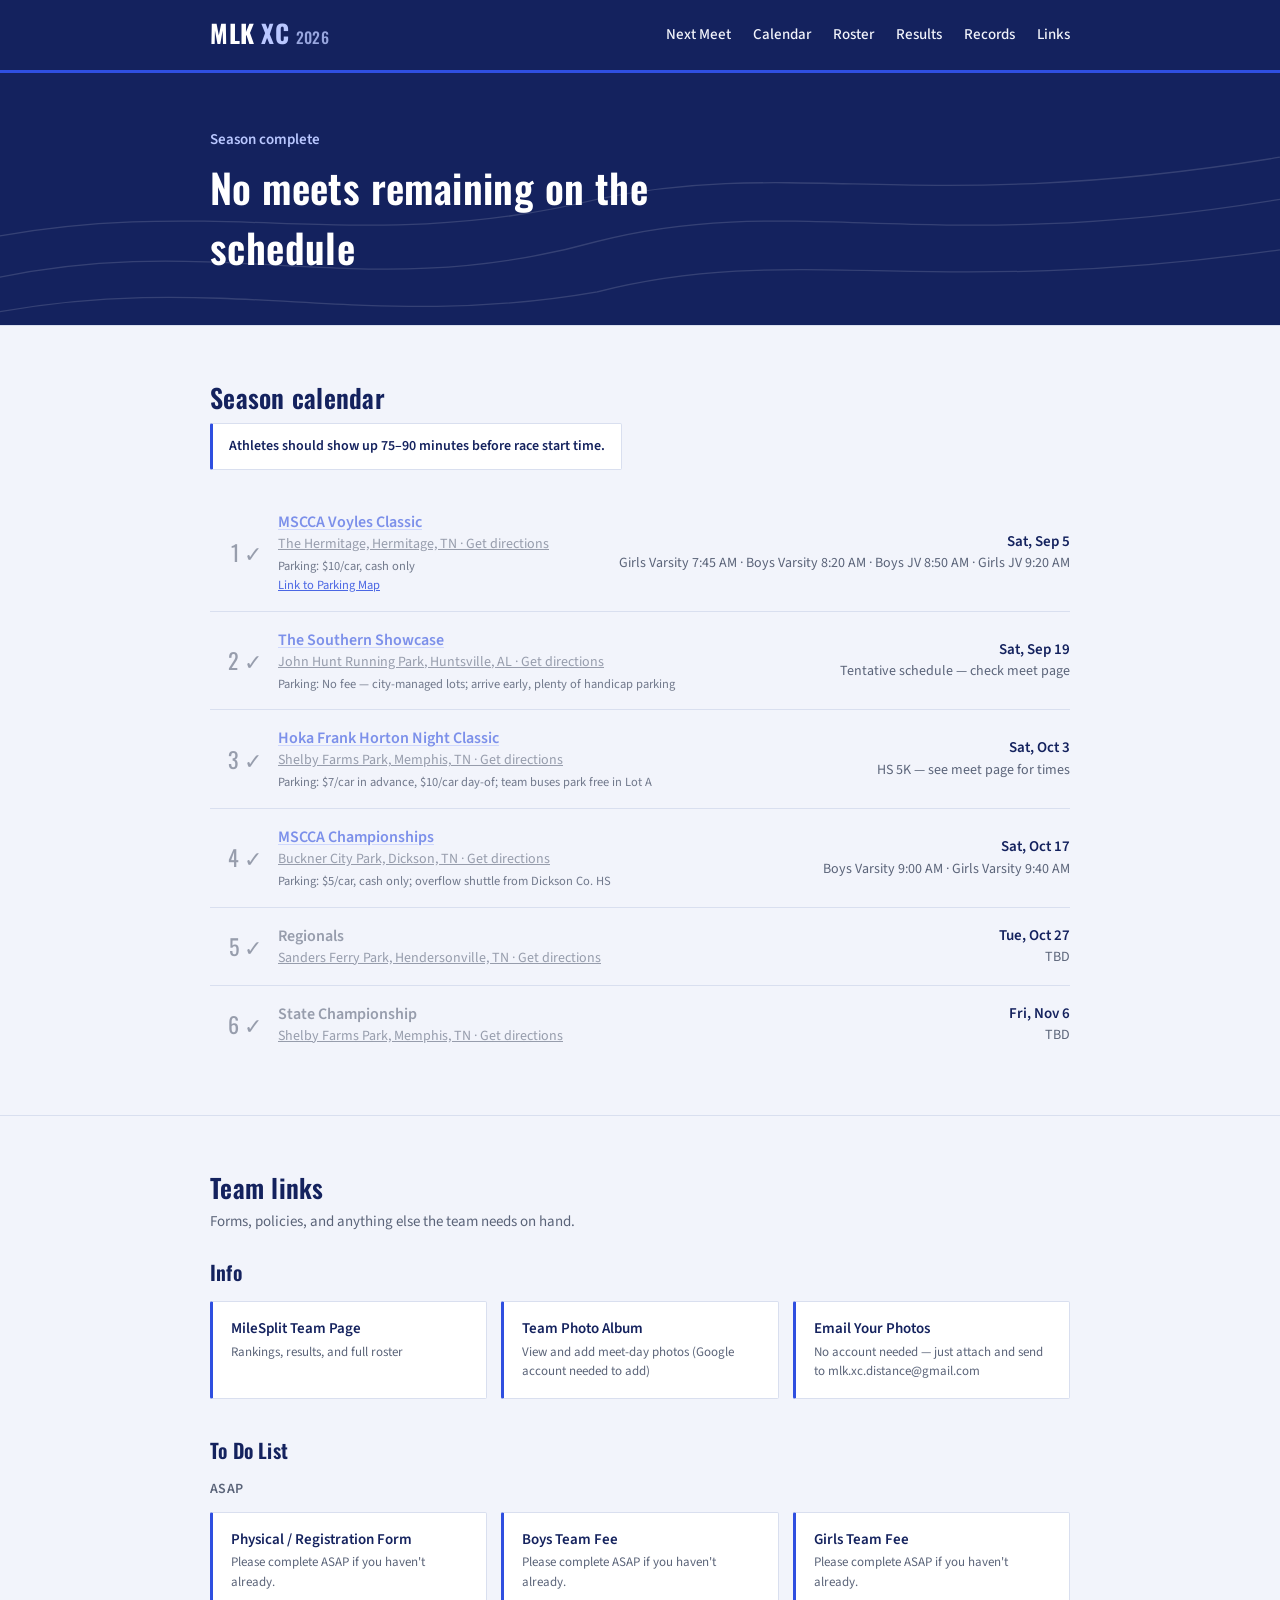
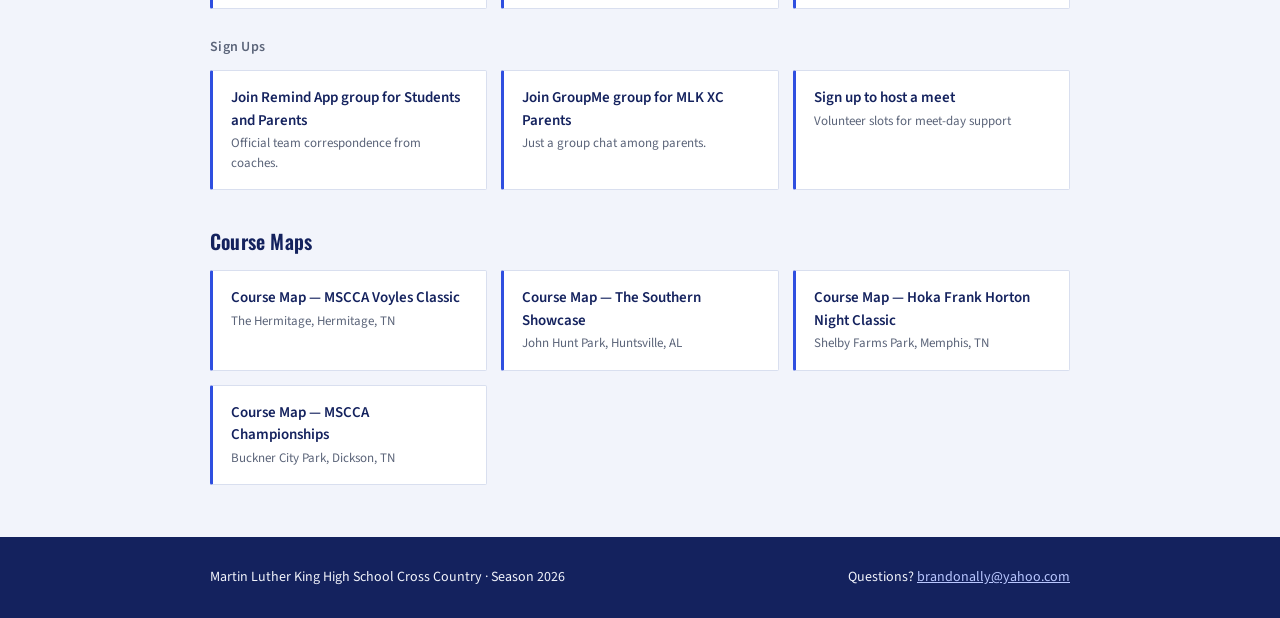
==== index.html @ ad5a5e44 "Remove sections from index.html Removed the hero section, calendar, links, and footer from the index" ====
<!DOCTYPE html>
<html lang="en">
<head>
<meta charset="UTF-8">
<meta name="viewport" content="width=device-width, initial-scale=1.0">
<title>MLK Cross Country — Martin Luther King High School Royals</title>
<meta name="description" content="Meets, roster, and team links for Martin Luther King High School Cross Country.">
<meta property="og:title" content="MLK Cross Country — Royals">
<meta property="og:site_name" content="MLK Cross Country">
<meta property="og:description" content="Meets, roster, and team links for Martin Luther King High School Cross Country.">
<meta property="og:image" content="https://mlk-xc-distance.github.io/share/og-image.png">
<meta property="og:url" content="https://mlk-xc-distance.github.io/">
<meta property="og:type" content="website">
<meta name="twitter:card" content="summary_large_image">
<meta name="twitter:title" content="MLK Cross Country — Royals">
<meta name="twitter:image" content="https://mlk-xc-distance.github.io/share/og-image.png">
<link rel="preconnect" href="https://fonts.googleapis.com">
<link rel="preconnect" href="https://fonts.gstatic.com" crossorigin>
<link href="https://fonts.googleapis.com/css2?family=Oswald:wght@400;500;600;700&family=Source+Sans+3:wght@400;500;600;700&display=swap" rel="stylesheet">
<link rel="stylesheet" href="style.css">
</head>
<body>

<header class="site">
  <nav class="nav">
    <a class="team-name" href="index.html">MLK <span>XC</span> <span class="year">2026</span></a>
    <button class="nav-toggle" onclick="document.getElementById('navlinks').classList.toggle('open')">Menu</button>
    <ul id="navlinks">
      <li><a href="#next-meet">Next Meet</a></li>
      <li><a href="#calendar">Calendar</a></li>
      <li><a href="roster.html">Roster</a></li>
      <li><a href="results.html">Results</a></li>
      <li><a href="records.html">Records</a></li>
      <li><a href="#links">Links</a></li>
    </ul>
  </nav>
</header>

<section class="hero" id="next-meet">
  <svg class="contours" viewBox="0 0 900 300" preserveAspectRatio="none">
    <path d="M-20,250 C150,180 250,280 420,200 C560,140 650,220 900,150" fill="none" stroke="#FFFFFF" stroke-width="1.5"/>
    <path d="M-20,200 C150,140 250,220 420,150 C560,100 650,170 900,100" fill="none" stroke="#FFFFFF" stroke-width="1.5"/>
    <path d="M-20,290 C150,230 250,310 420,260 C560,200 650,270 900,210" fill="none" stroke="#FFFFFF" stroke-width="1.5"/>
  </svg>
  <div class="hero-inner" id="heroContent">
    <!-- filled by script from the meets list, based on today's date -->
  </div>
</section>

<section id="calendar">
  <div class="wrap">
    <div class="section-head">
      <div>
        <h2>Season calendar</h2>
        <div class="callout">Athletes should show up 75–90 minutes before race start time.</div>
      </div>
    </div>
    <ol class="meet-list" id="meetList"></ol>
  </div>
</section>

<section id="links">
  <div class="wrap">
    <div class="section-head">
      <div>
        <h2>Team links</h2>
        <p>Forms, policies, and anything else the team needs on hand.</p>
      </div>
    </div>
    <h3 class="link-group-head">Info</h3>
    <div class="link-grid">
      <a class="link-card" href="https://tn.milesplit.com/teams/4822-martin-luther-king-high-school" target="_blank" rel="noopener">
        <div class="t">MileSplit Team Page</div>
        <div class="d">Rankings, results, and full roster</div>
      </a>
      <a class="link-card" href="https://photos.app.goo.gl/stjjs3EQkY86BbVC6" target="_blank" rel="noopener">
        <div class="t">Team Photo Album</div>
        <div class="d">View and add meet-day photos (Google account needed to add)</div>
      </a>
      <a class="link-card" href="mailto:mlk.xc.distance@gmail.com?subject=XC%20Team%20Photos">
        <div class="t">Email Your Photos</div>
        <div class="d">No account needed — just attach and send to mlk.xc.distance@gmail.com</div>
      </a>
      <!-- Hidden for now until public sharing is confirmed on the Google Calendar side. Remove this comment wrapper to bring it back.
      <a class="link-card" href="https://calendar.google.com/calendar/embed?src=8b25577f277ca8eeaa3893e5f764efdc518ac81d0d1c1a36a10ab765ca51fb0a%40group.calendar.google.com" target="_blank" rel="noopener">
        <div class="t">Team Calendar (Google)</div>
        <div class="d">Subscribe for automatic updates</div>
      </a>
      -->
    </div>

    <h3 class="link-group-head">To Do List</h3>

    <h4 class="link-subhead">ASAP</h4>
    <div class="link-grid">
      <a class="link-card" href="https://nashvillepublic-tn.finalforms.com" target="_blank" rel="noopener">
        <div class="t">Physical / Registration Form</div>
        <div class="d">Please complete ASAP if you haven't already.</div>
      </a>
      <a class="link-card" href="https://mnps.schoolcashonline.com/Fee/Details/16742/386/False/True" target="_blank" rel="noopener">
        <div class="t">Boys Team Fee</div>
        <div class="d">Please complete ASAP if you haven't already.</div>
      </a>
      <a class="link-card" href="https://mnps.schoolcashonline.com/Fee/Details/16743/386/False/True" target="_blank" rel="noopener">
        <div class="t">Girls Team Fee</div>
        <div class="d">Please complete ASAP if you haven't already.</div>
      </a>
    </div>

    <h4 class="link-subhead">Sign Ups</h4>
    <div class="link-grid">
      <a class="link-card" href="https://www.remind.com/join/xcmlk" target="_blank" rel="noopener">
        <div class="t">Join Remind App group for Students and Parents</div>
        <div class="d">Official team correspondence from coaches.</div>
      </a>
      <a class="link-card" href="https://groupme.com/join_group/88888635/VXtmDOob" target="_blank" rel="noopener">
        <div class="t">Join GroupMe group for MLK XC Parents</div>
        <div class="d">Just a group chat among parents.</div>
      </a>
      <a class="link-card" href="https://www.signupgenius.com/go/30E0E4AA4AD2EA20-65183699-meet" target="_blank" rel="noopener">
        <div class="t">Sign up to host a meet</div>
        <div class="d">Volunteer slots for meet-day support</div>
      </a>
    </div>

    <h3 class="link-group-head">Course Maps</h3>
    <div class="link-grid">
      <a class="link-card" href="maps/voyles-classic.jpg" target="_blank" rel="noopener">
        <div class="t">Course Map — MSCCA Voyles Classic</div>
        <div class="d">The Hermitage, Hermitage, TN</div>
      </a>
      <a class="link-card" href="maps/southern-showcase.jpg" target="_blank" rel="noopener">
        <div class="t">Course Map — The Southern Showcase</div>
        <div class="d">John Hunt Park, Huntsville, AL</div>
      </a>
      <a class="link-card" href="maps/frank-horton.jpg" target="_blank" rel="noopener">
        <div class="t">Course Map — Hoka Frank Horton Night Classic</div>
        <div class="d">Shelby Farms Park, Memphis, TN</div>
      </a>
      <a class="link-card" href="maps/mscca-championships.jpg" target="_blank" rel="noopener">
        <div class="t">Course Map — MSCCA Championships</div>
        <div class="d">Buckner City Park, Dickson, TN</div>
      </a>
    </div>
  </div>
</section>

<footer>
  <div class="wrap">
    <div>Martin Luther King High School Cross Country · Season 2026</div>
    <div>Questions? <a href="mailto:brandonally@yahoo.com">brandonally@yahoo.com</a></div>
  </div>
</footer>

<script>
/* ============================================================
   EDIT ME: meets. date = "YYYY-MM-DD", used to sort and to
   decide past vs. next. link/results/stream are optional.
   ============================================================ */
const MEETS = [
  { name: "MSCCA Voyles Classic", location: "The Hermitage, Hermitage, TN", address: "4580 Rachels Lane, Hermitage, TN 37076", lat: 36.2150, lon: -86.6130, raceHour: "07:45", parking: "$10/car, cash only", parkingMap: "https://assets.sp.milesplit.com/meets/724605/files/img_3699_1_74da9ca9.jpg", date: "2026-09-05", time: "Girls Varsity 7:45 AM · Boys Varsity 8:20 AM · Boys JV 8:50 AM · Girls JV 9:20 AM", link: "https://tn.milesplit.com/meets/724605-mscca-voyles-classic-2026/info", results: "https://tn.milesplit.com/meets/724605-mscca-voyles-classic-2026/results" },
  { name: "The Southern Showcase", location: "John Hunt Running Park, Huntsville, AL", address: "2151 Airport Rd SW, Huntsville, AL 35801", lat: 34.6892, lon: -86.5868, parking: "No fee — city-managed lots; arrive early, plenty of handicap parking", date: "2026-09-19", time: "Tentative schedule — check meet page", link: "https://al.milesplit.com/meets/719044-the-southern-showcase-powered-by-huntsville-high-school-2026/info", results: "https://al.milesplit.com/meets/719044-the-southern-showcase-powered-by-huntsville-high-school-2026/results" },
  { name: "Hoka Frank Horton Night Classic", location: "Shelby Farms Park, Memphis, TN", address: "6903 Great View Dr, Memphis, TN 38120", lat: 35.1381, lon: -89.8338, parking: "$7/car in advance, $10/car day-of; team buses park free in Lot A", date: "2026-10-03", time: "HS 5K — see meet page for times", link: "https://tn.milesplit.com/meets/723708-hoka-frank-horton-night-classic-hs-2026/info", results: "https://tn.milesplit.com/meets/723708-hoka-frank-horton-night-classic-hs-2026/results" },
  { name: "MSCCA Championships", location: "Buckner City Park, Dickson, TN", address: "200 Buckner Park Dr, Dickson, TN 37055", lat: 36.0912, lon: -87.4108, raceHour: "09:00", parking: "$5/car, cash only; overflow shuttle from Dickson Co. HS", date: "2026-10-17", time: "Boys Varsity 9:00 AM · Girls Varsity 9:40 AM", link: "https://tn.milesplit.com/meets/724604-mscca-championships-2026/info", results: "https://tn.milesplit.com/meets/724604-mscca-championships-2026/results" },
  { name: "Regionals", location: "Sanders Ferry Park, Hendersonville, TN", address: "513 Sanders Ferry Rd, Hendersonville, TN 37075", lat: 36.2527, lon: -86.6060, date: "2026-10-27", time: "TBD" },
  { name: "State Championship", location: "Shelby Farms Park, Memphis, TN", address: "6903 Great View Dr, Memphis, TN 38120", lat: 35.1381, lon: -89.8338, date: "2026-11-06", time: "TBD" },
];

(function render(){
  const todayStr = new Date().toISOString().slice(0,10);

  function fmtDate(iso){
    const d = new Date(iso + "T00:00:00");
    return d.toLocaleDateString('en-US', { weekday:'short', month:'short', day:'numeric' });
  }
  function meetNameHtml(m){
    return m.link ? `<a href="${m.link}" target="_blank" rel="noopener">${m.name}</a>` : m.name;
  }
  function linkFact(label, url, text){
    return url ? `<div><div class="label">${label}</div><div class="value"><a href="${url}" target="_blank" rel="noopener" style="color:inherit;">${text}</a></div></div>` : '';
  }
  function mapsUrl(m){
    if (!m.address) return null;
    const isApple = /iPhone|iPad|iPod|Macintosh/.test(navigator.userAgent) && !/Windows/.test(navigator.userAgent);
    return isApple
      ? `https://maps.apple.com/?q=${encodeURIComponent(m.address)}`
      : `https://www.google.com/maps/search/?api=1&query=${encodeURIComponent(m.address)}`;
  }

  // ---- Weather: only meaningful within ~7 days out (forecast accuracy drops off after that) ----
  const WEATHER_CODES = {
    0: "Clear", 1: "Mostly clear", 2: "Partly cloudy", 3: "Overcast",
    45: "Foggy", 48: "Foggy",
    51: "Light drizzle", 53: "Drizzle", 55: "Heavy drizzle",
    61: "Light rain", 63: "Rain", 65: "Heavy rain",
    71: "Light snow", 73: "Snow", 75: "Heavy snow",
    80: "Rain showers", 81: "Rain showers", 82: "Heavy rain showers",
    95: "Thunderstorms",
  };
  function daysOut(dateStr){
    const today = new Date(todayStr + "T00:00:00");
    const target = new Date(dateStr + "T00:00:00");
    return Math.round((target - today) / 86400000);
  }
  function inForecastWindow(m){
    const d = daysOut(m.date);
    return m.lat != null && m.lon != null && d >= 0 && d <= 16;
  }
  function fetchWeather(m){
    if (m.raceHour){
      const url = `https://api.open-meteo.com/v1/forecast?latitude=${m.lat}&longitude=${m.lon}&hourly=temperature_2m,precipitation_probability,weathercode&temperature_unit=fahrenheit&timezone=America%2FChicago&start_date=${m.date}&end_date=${m.date}`;
      return fetch(url)
        .then(res => { if (!res.ok) throw new Error("weather unavailable"); return res.json(); })
        .then(data => {
          const targetHour = `${m.date}T${m.raceHour}`;
          let idx = data.hourly.time.indexOf(targetHour);
          if (idx === -1){
            // fall back to nearest listed hour if exact minute isn't in the hourly series
            idx = data.hourly.time.findIndex(t => t.slice(0,13) === targetHour.slice(0,13));
          }
          if (idx === -1) throw new Error("hour not found");
          const code = data.hourly.weathercode[idx];
          const temp = Math.round(data.hourly.temperature_2m[idx]);
          const rain = data.hourly.precipitation_probability[idx];
          const desc = WEATHER_CODES[code] || "—";
          const hourLabel = new Date(targetHour).toLocaleTimeString('en-US', { hour: 'numeric', minute: '2-digit' });
          return `${desc}, ${temp}°F · ${rain}% chance of rain (at ${hourLabel} start)`;
        });
    }
    const url = `https://api.open-meteo.com/v1/forecast?latitude=${m.lat}&longitude=${m.lon}&daily=weathercode,temperature_2m_max,temperature_2m_min,precipitation_probability_max&temperature_unit=fahrenheit&timezone=America%2FChicago&start_date=${m.date}&end_date=${m.date}`;
    return fetch(url)
      .then(res => { if (!res.ok) throw new Error("weather unavailable"); return res.json(); })
      .then(data => {
        const code = data.daily.weathercode[0];
        const hi = Math.round(data.daily.temperature_2m_max[0]);
        const lo = Math.round(data.daily.temperature_2m_min[0]);
        const rain = data.daily.precipitation_probability_max[0];
        const desc = WEATHER_CODES[code] || "—";
        return `${desc}, ${hi}°/${lo}°F · ${rain}% chance of rain`;
      });
  }
  function loadWeatherInto(valueId, wrapperId, m){
    const valueEl = document.getElementById(valueId);
    if (!valueEl) return;
    fetchWeather(m)
      .then(text => { valueEl.textContent = text; })
      .catch(() => { const w = document.getElementById(wrapperId); if (w) w.remove(); });
  }

  // ---- Hero: next upcoming meet ----
  const sorted = [...MEETS].sort((a,b) => a.date.localeCompare(b.date));
  const upcoming = sorted.filter(m => m.date >= todayStr);
  const hero = document.getElementById('heroContent');
  if (upcoming.length){
    const next = upcoming[0];
    hero.innerHTML = `
      <div class="kicker">Next meet</div>
      <h1>${meetNameHtml(next)} — ${next.location}</h1>
      <div class="meet-facts">
        <div><div class="label">Date</div><div class="value">${fmtDate(next.date)}</div></div>
        <div><div class="label">Location</div><div class="value">${next.location}</div></div>
        <div><div class="label">Race times</div><div class="value">${next.time}</div></div>
        ${linkFact("Address", mapsUrl(next), next.address || "")}
        ${next.parking ? `<div><div class="label">Parking</div><div class="value">${next.parking}${next.parkingMap ? `<br><a href="${next.parkingMap}" target="_blank" rel="noopener" style="color:var(--clay-soft); font-size:14px;">Link to Parking Map</a>` : ''}</div></div>` : ''}
        ${inForecastWindow(next) ? `<div id="heroWeatherFact"><div class="label">Weather</div><div class="value" id="heroWeatherValue">Loading forecast…</div></div>` : ''}
        ${linkFact("Results", next.results, "Official Results →")}
        ${linkFact("Stream", next.stream, "Watch live →")}
      </div>
    `;
    if (inForecastWindow(next)) loadWeatherInto("heroWeatherValue", "heroWeatherFact", next);
  } else {
    hero.innerHTML = `
      <div class="kicker">Season complete</div>
      <h1>No meets remaining on the schedule</h1>
    `;
  }

  // ---- Full calendar, past meets greyed out ----
  const meetList = document.getElementById('meetList');
  meetList.innerHTML = sorted.map((m, i) => {
    const isPast = m.date < todayStr;
    const isNext = upcoming.length && m === upcoming[0];
    const cls = [isPast ? 'is-past' : '', isNext ? 'is-next' : ''].filter(Boolean).join(' ');
    const mapsLink = mapsUrl(m);
    const locHtml = mapsLink
      ? `<a href="${mapsLink}" target="_blank" rel="noopener" style="color:inherit;">${m.location} · Get directions</a>`
      : m.location;
    const parkingHtml = m.parking ? `<div class="meet-parking">Parking: ${m.parking}${m.parkingMap ? `<br><a href="${m.parkingMap}" target="_blank" rel="noopener" style="color:var(--clay);">Link to Parking Map</a>` : ''}</div>` : '';
    const weatherHtml = inForecastWindow(m)
      ? `<div class="meet-parking" id="weatherFact-${i}">Weather: <span id="weatherValue-${i}">Loading forecast…</span></div>`
      : '';
    return `
      <li class="meet-row ${cls}">
        <div class="num">${i + 1}</div>
        <div>
          <div class="meet-name">${meetNameHtml(m)}</div>
          <div class="meet-loc">${locHtml}</div>
          ${parkingHtml}
          ${weatherHtml}
        </div>
        <div class="meet-when"><span class="d">${fmtDate(m.date)}</span>${m.time}</div>
      </li>
    `;
  }).join('');

  sorted.forEach((m, i) => {
    if (inForecastWindow(m)) loadWeatherInto(`weatherValue-${i}`, `weatherFact-${i}`, m);
  });
})();
</script>

</body>
</html>
---- style.css ----
:root{
    --pine:      #14225E;
    --pine-soft: #1F3480;
    --stone:     #F2F4FB;
    --stone-dk:  #DCE3F5;
    --chalk:     #FFFFFF;
    --clay:      #2F4FE0;
    --clay-soft: #B9C7FF;
    --slate:     #5B6479;
    --line:      #D9DFEF;
  }

  *{box-sizing:border-box;}
  html{scroll-behavior:smooth;}
  body{
    margin:0;
    background:var(--stone);
    color:var(--pine);
    font-family:'Source Sans 3', sans-serif;
    font-size:17px;
    line-height:1.5;
  }
  h1,h2,h3,.display{
    font-family:'Oswald', sans-serif;
    font-weight:600;
    letter-spacing:0.01em;
    margin:0;
  }
  a{color:var(--clay);}
  .wrap{max-width:900px; margin:0 auto; padding:0 20px;}

  header.site{
    position:sticky; top:0; z-index:50;
    background:var(--pine);
    border-bottom:3px solid var(--clay);
  }
  .nav{
    display:flex; align-items:center; justify-content:space-between;
    max-width:900px; margin:0 auto; padding:14px 20px;
  }
  .nav .team-name{
    font-family:'Oswald', sans-serif;
    font-size:25px; font-weight:700;
    color:var(--chalk);
    letter-spacing:0.02em;
    text-decoration:none;
  }
  .nav .team-name span{color:var(--clay-soft);}
  .nav .team-name .year{
    font-size:0.62em;
    font-weight:500;
    opacity:0.8;
    letter-spacing:0.03em;
  }
  .nav ul{
    list-style:none; display:flex; gap:22px; margin:0; padding:0;
  }
  .nav a{
    color:var(--stone);
    text-decoration:none;
    font-size:15px;
    font-weight:500;
    border-bottom:2px solid transparent;
    padding-bottom:2px;
  }
  .nav a:hover, .nav a:focus-visible{border-bottom-color:var(--clay-soft);}
  .nav-toggle{display:none;}
  @media (max-width:620px){
    .nav ul{
      display:none;
      position:absolute; top:100%; left:0; right:0;
      background:var(--pine); flex-direction:column; gap:0;
      border-bottom:3px solid var(--clay);
    }
    .nav ul.open{display:flex;}
    .nav ul li{border-top:1px solid var(--pine-soft);}
    .nav ul li a{display:block; padding:14px 20px;}
    .nav-toggle{
      display:block; background:none; border:1px solid var(--stone);
      color:var(--stone); font-size:14px; padding:6px 12px; border-radius:3px;
      font-family:'Source Sans 3', sans-serif; cursor:pointer;
    }
  }

  .hero{
    position:relative;
    background:var(--pine);
    color:var(--chalk);
    overflow:hidden;
    padding:56px 0 48px;
  }
  .hero svg.contours{
    position:absolute; inset:0; width:100%; height:100%;
    opacity:0.14; pointer-events:none;
  }
  .hero-inner{position:relative; max-width:900px; margin:0 auto; padding:0 20px;}
  .hero .kicker{
    font-size:15px; color:var(--clay-soft); font-weight:600; margin-bottom:6px;
  }
  .hero h1{
    font-size:clamp(26px, 4.6vw, 40px);
    color:var(--chalk);
    max-width:20ch;
  }
  .hero h1 a{color:inherit; text-decoration:none; border-bottom:2px solid var(--clay-soft);}
  .hero h1 a:hover{border-bottom-color:var(--chalk);}
  .meet-facts{
    display:grid;
    grid-template-columns:repeat(auto-fill, minmax(170px, 1fr));
    column-gap:28px;
    row-gap:18px;
    margin-top:26px;
    padding-top:22px;
    border-top:1px solid var(--pine-soft);
  }
  .meet-facts .label{font-size:13px; color:var(--clay-soft); margin-bottom:3px;}
  .meet-facts .value{font-size:17px; font-weight:600; line-height:1.3;}

  section{padding:52px 0;}
  section + section{border-top:1px solid var(--line);}
  .section-head{
    display:flex; align-items:baseline; justify-content:space-between;
    margin-bottom:24px; gap:16px; flex-wrap:wrap;
  }
  .section-head h2{font-size:26px;}
  .section-head p{margin:4px 0 0; color:var(--slate); font-size:15px;}

  .meet-list{list-style:none; margin:0; padding:0;}
  .meet-row{
    display:grid;
    grid-template-columns:52px 1fr auto;
    gap:16px;
    align-items:center;
    padding:16px 0;
    border-bottom:1px solid var(--line);
  }
  .meet-row:last-child{border-bottom:none;}
  .meet-row .num{
    font-family:'Oswald', sans-serif;
    font-size:22px; color:var(--slate);
    text-align:right;
  }
  .meet-row.is-past .num,
  .meet-row.is-past .meet-name,
  .meet-row.is-past .meet-loc{color:var(--slate); opacity:0.6;}
  .meet-row.is-past .num::after{content:" ✓";}
  .meet-row.is-next{
    background:var(--chalk);
    border-radius:3px;
    padding-left:10px; padding-right:10px;
    margin-left:-10px; margin-right:-10px;
    border-bottom-color:transparent;
    box-shadow:inset 3px 0 0 var(--clay);
  }
  .meet-name{font-weight:600; font-size:16px;}
  .meet-name a{color:var(--clay); text-decoration:underline; text-decoration-color:var(--clay-soft); text-underline-offset:2px;}
  .meet-name a:hover{text-decoration-color:var(--clay);}
  .meet-loc{font-size:14px; color:var(--slate);}
  .meet-parking{font-size:12.5px; color:var(--slate); margin-top:2px; opacity:0.85;}
  .meet-when{text-align:right; font-size:14px; color:var(--slate); white-space:nowrap;}
  .meet-when .d{display:block; font-weight:600; color:var(--pine); font-size:15px;}

  @media (max-width:560px){
    .meet-row{
      grid-template-columns:32px 1fr;
      row-gap:6px;
    }
    .meet-when{
      grid-column:1 / -1;
      text-align:left;
      white-space:normal;
      padding-left:44px;
    }
    .meet-when .d{display:inline; margin-right:6px;}
  }

  .roster-grid{
    display:grid;
    grid-template-columns:repeat(auto-fill, minmax(140px, 1fr));
    gap:22px;
  }
  .athlete{text-align:left;}
  .avatar{
    width:100%; aspect-ratio:1/1;
    border-radius:6px;
    background:linear-gradient(160deg, var(--stone-dk), var(--stone));
    border:1px solid var(--line);
    display:flex; align-items:center; justify-content:center;
    font-family:'Oswald', sans-serif;
    font-size:26px; color:var(--slate);
    margin-bottom:8px;
    overflow:hidden;
  }
  .avatar img{width:100%; height:100%; object-fit:cover; display:block;}
  .athlete .name{font-weight:600; font-size:15px;}
  .athlete .meta{font-size:13px; color:var(--slate);}

  .roster-filters{display:flex; gap:8px; flex-wrap:wrap;}
  .roster-controls{display:flex; gap:24px; flex-wrap:wrap; align-items:center; margin-bottom:8px;}
  .roster-filters button{
    font-family:'Source Sans 3', sans-serif;
    font-size:13px; font-weight:600;
    padding:6px 12px;
    border:1px solid var(--line);
    background:var(--chalk);
    color:var(--slate);
    border-radius:3px;
    cursor:pointer;
  }
  .roster-filters button.active{
    background:var(--pine); color:var(--chalk); border-color:var(--pine);
  }

  .link-group-head{
    font-family:'Oswald', sans-serif;
    font-size:20px;
    font-weight:600;
    color:var(--pine);
    margin:0 0 14px;
  }
  .link-group-head:not(:first-of-type){margin-top:36px;}

  .link-subhead{
    font-size:14px;
    font-weight:600;
    color:var(--slate);
    text-transform:none;
    letter-spacing:0.02em;
    margin:0 0 12px;
  }
  .link-subhead:not(:first-of-type){margin-top:28px;}

  .link-grid{
    display:grid;
    grid-template-columns:repeat(auto-fit, minmax(240px, 1fr));
    gap:14px;
  }
  .link-card{
    display:block;
    padding:16px 18px;
    background:var(--chalk);
    border:1px solid var(--line);
    border-left:3px solid var(--clay);
    border-radius:2px;
    text-decoration:none;
    color:var(--pine);
  }
  .link-card:hover{background:#F9FAFF;}
  .link-card .t{font-weight:600; font-size:15px; margin-bottom:2px;}
  .link-card .d{font-size:13px; color:var(--slate);}

  footer{
    background:var(--pine); color:var(--stone);
    padding:30px 0; font-size:14px;
  }
  footer .wrap{display:flex; justify-content:space-between; flex-wrap:wrap; gap:8px;}
  footer a{color:var(--clay-soft);}

  .placeholder-note{
    font-size:13px; color:var(--slate); font-style:italic; margin-top:12px;
  }

  .callout{
    background:var(--chalk);
    border:1px solid var(--line);
    border-left:3px solid var(--clay);
    border-radius:2px;
    padding:12px 16px;
    font-size:14px;
    font-weight:600;
    color:var(--pine);
    margin-top:6px;
  }

  .season-badge{
    font-size:12px; font-weight:600; color:var(--slate);
    background:var(--stone); border-radius:3px; padding:2px 8px;
    vertical-align:middle; white-space:nowrap;
  }

  .pr-time-box{
    display:inline-flex;
    align-items:center;
    gap:4px;
    background:var(--clay);
    color:var(--chalk);
    font-weight:700;
    border-radius:4px;
    padding:2px 6px;
    white-space:nowrap;
  }
  .pr-tag{
    font-size:10px;
    font-weight:700;
    letter-spacing:0.03em;
    background:var(--chalk);
    color:var(--clay);
    border-radius:2px;
    padding:1px 4px;
  }

  .results-table-row.is-pr{
    background:var(--clay-soft) !important;
    box-shadow:inset 3px 0 0 var(--clay);
  }

  .results-columns{
    display:grid;
    grid-template-columns:1fr 1fr;
    gap:24px;
  }
  @media (max-width:640px){
    .results-columns{grid-template-columns:1fr;}
  }

  .results-table{border:1px solid var(--line); border-radius:3px; overflow:hidden;}
  .results-table-head{
    display:grid; grid-template-columns:52px 1fr 112px;
    background:var(--pine); color:var(--chalk);
    font-size:12px; font-weight:600; text-transform:uppercase; letter-spacing:0.03em;
    padding:7px 10px;
  }
  .results-table-row{
    display:grid; grid-template-columns:52px 1fr 112px;
    align-items:center;
    padding:7px 10px;
    font-size:13.5px;
    background:var(--chalk);
  }
  .results-table-row.alt{background:var(--stone);}
  .rt-place{font-family:'Oswald', sans-serif; font-weight:600; color:var(--slate);}
  .rt-name{font-weight:600; color:var(--pine); overflow-wrap:break-word;}
  .rt-name-link{color:var(--clay); text-decoration:underline; text-decoration-color:var(--clay-soft); cursor:pointer;}
  .rt-name-link:hover{text-decoration-color:var(--clay);}
  .rt-sub{font-size:11.5px; color:var(--slate); font-weight:400; margin-top:1px;}
  .rt-time{font-weight:600; color:var(--pine); text-align:right; font-variant-numeric:tabular-nums;}

  .results-table-head div:nth-child(1),
  .results-table-row .rt-place{text-align:left;}

  .results-table.athlete-view .results-table-head,
  .results-table.athlete-view .results-table-row{
    grid-template-columns:1fr 56px 112px;
  }

  .athlete-select{
    font-family:'Source Sans 3', sans-serif;
    font-size:14px; font-weight:600;
    padding:7px 12px;
    border:1px solid var(--line);
    border-radius:3px;
    background:var(--chalk);
    color:var(--pine);
    cursor:pointer;
  }
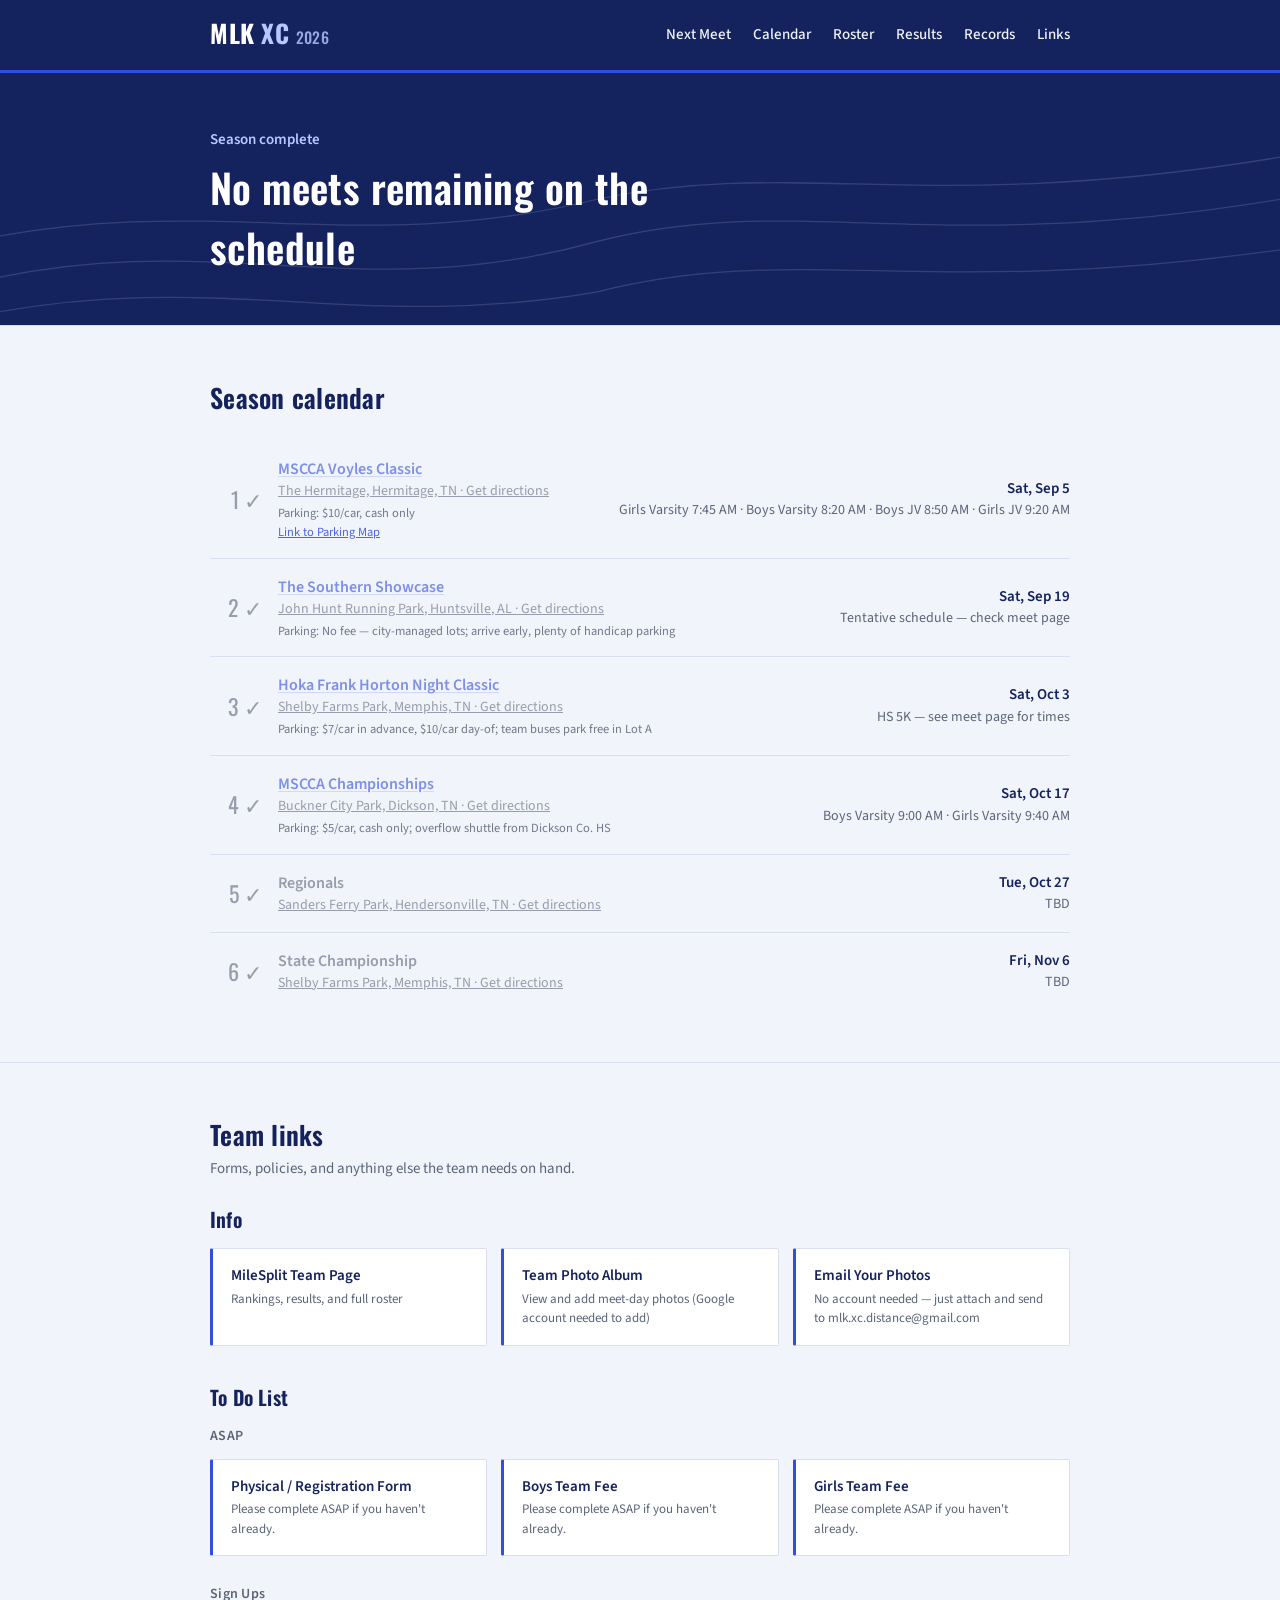
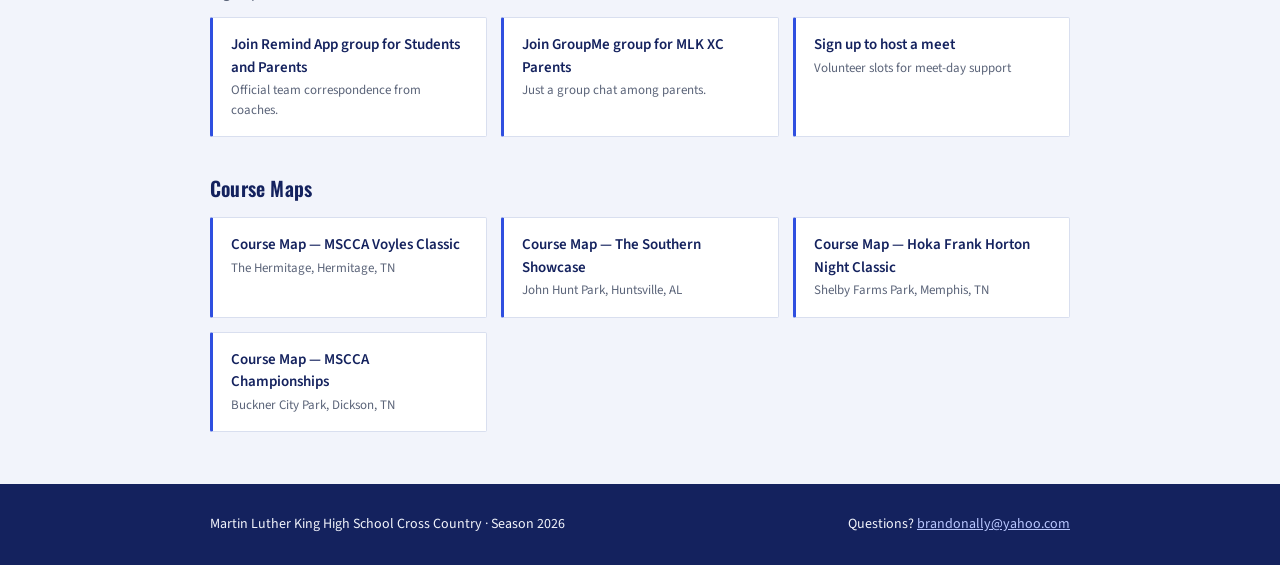
==== commit f100c60b: "Include arrival time for athletes in race details Added arrival time information for athletes before" ====
--- a/index.html
+++ b/index.html
@@ -52,7 +52,6 @@
     <div class="section-head">
       <div>
         <h2>Season calendar</h2>
-        <div class="callout">Athletes should show up 75–90 minutes before race start time.</div>
       </div>
     </div>
     <ol class="meet-list" id="meetList"></ol>
@@ -260,6 +259,7 @@
         <div><div class="label">Date</div><div class="value">${fmtDate(next.date)}</div></div>
         <div><div class="label">Location</div><div class="value">${next.location}</div></div>
         <div><div class="label">Race times</div><div class="value">${next.time}</div></div>
+        <div><div class="label">Arrival</div><div class="value">75–90 min before race time</div></div>
         ${linkFact("Address", mapsUrl(next), next.address || "")}
         ${next.parking ? `<div><div class="label">Parking</div><div class="value">${next.parking}${next.parkingMap ? `<br><a href="${next.parkingMap}" target="_blank" rel="noopener" style="color:var(--clay-soft); font-size:14px;">Link to Parking Map</a>` : ''}</div></div>` : ''}
         ${inForecastWindow(next) ? `<div id="heroWeatherFact"><div class="label">Weather</div><div class="value" id="heroWeatherValue">Loading forecast…</div></div>` : ''}
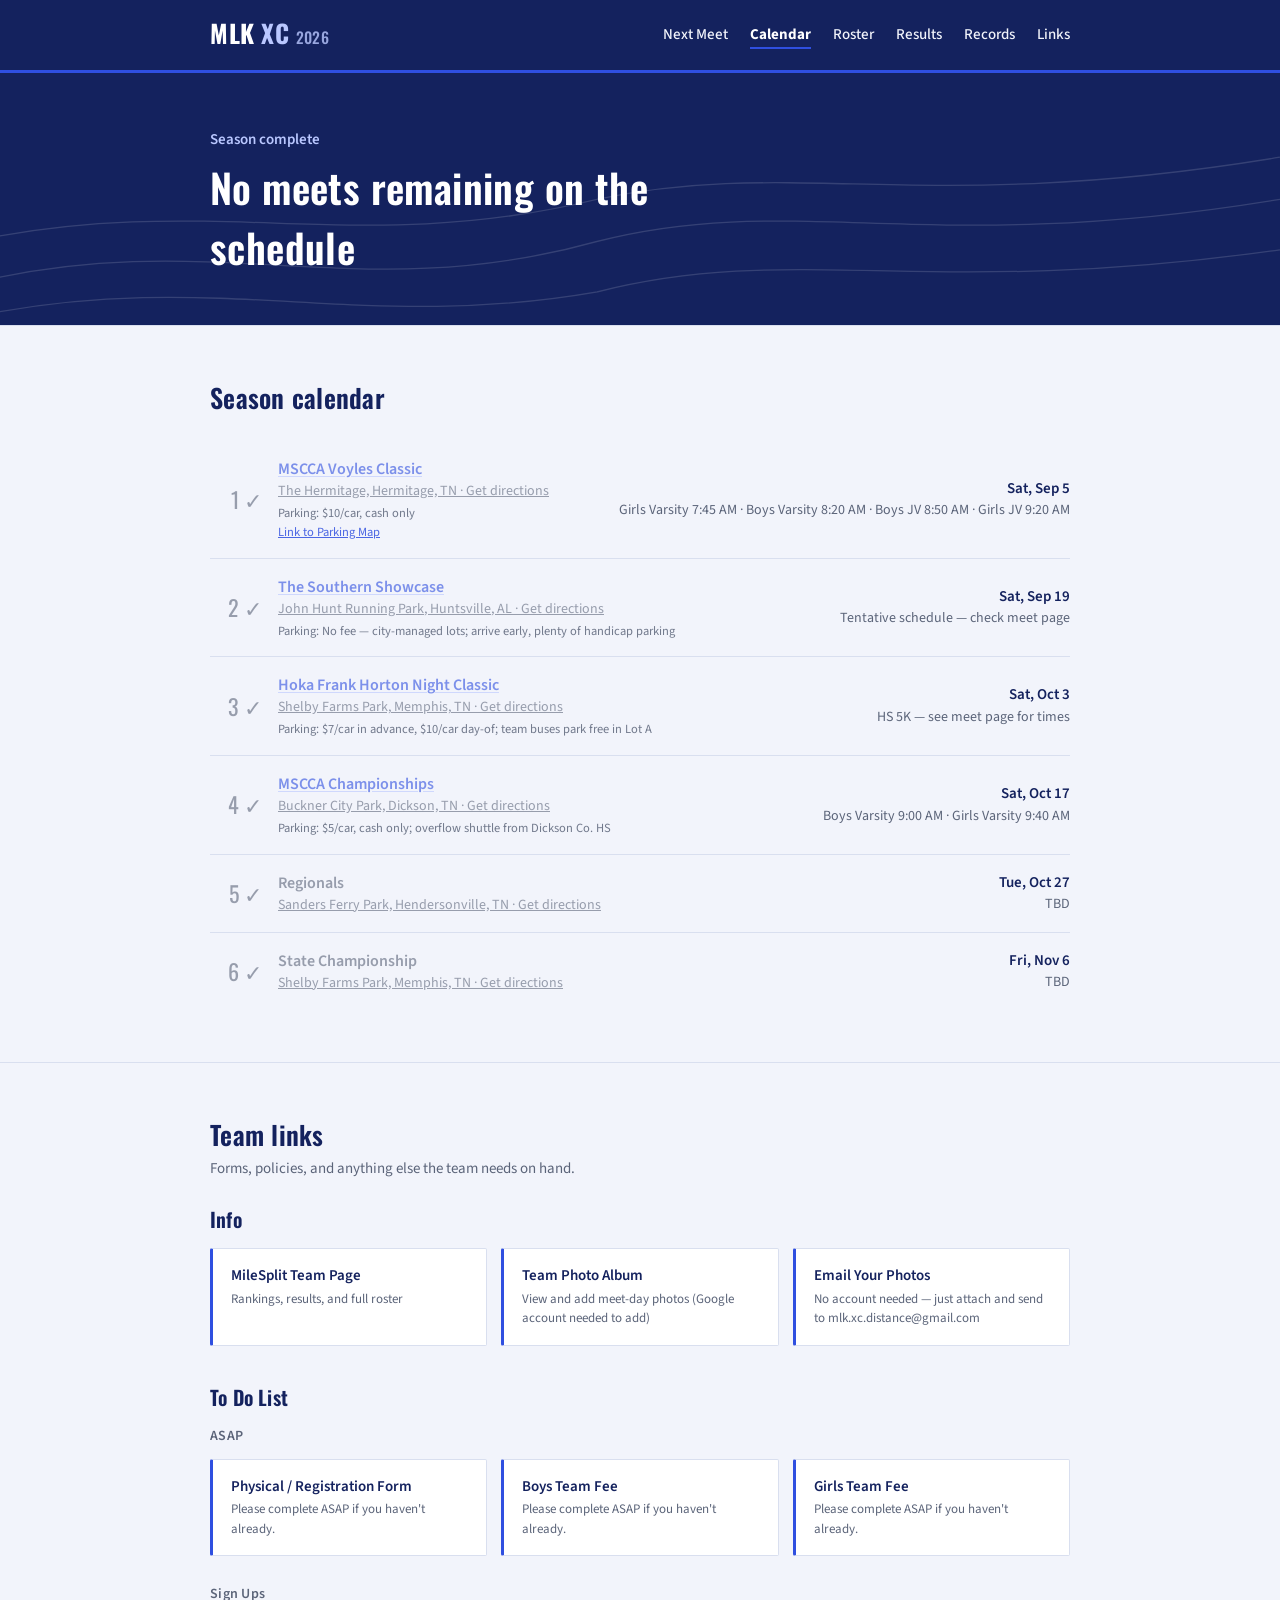
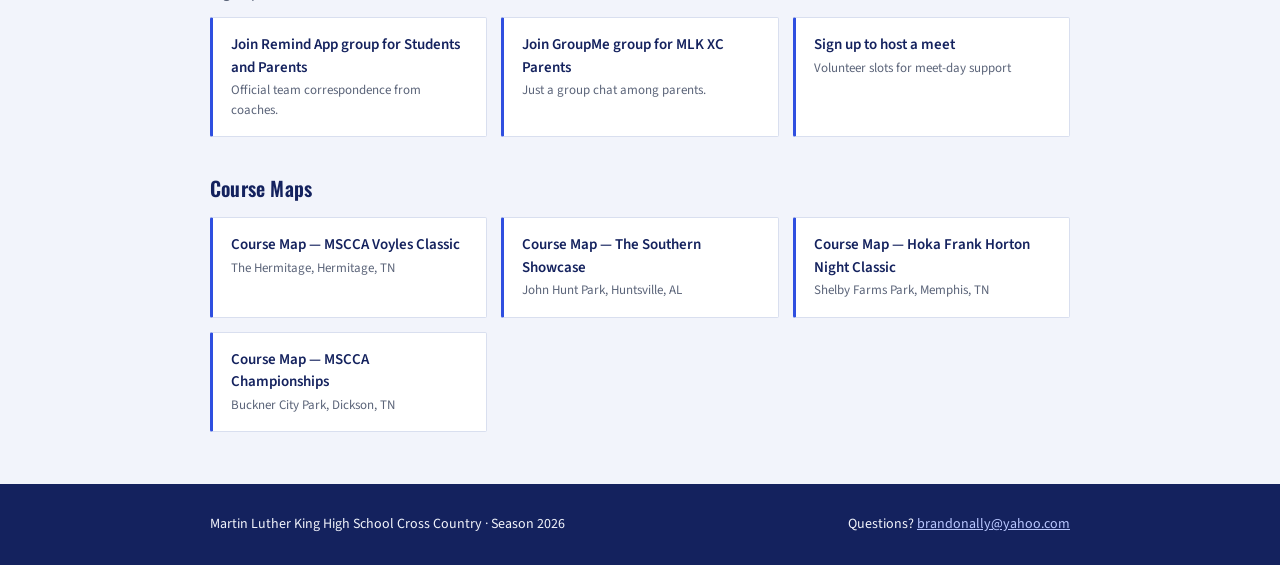
==== commit e40dc204: "Add files via upload batch of changes based on grading." ====
--- a/index.html
+++ b/index.html
@@ -3,6 +3,10 @@
 <head>
 <meta charset="UTF-8">
 <meta name="viewport" content="width=device-width, initial-scale=1.0">
+<link rel="icon" type="image/x-icon" href="favicon.ico">
+<link rel="icon" type="image/png" sizes="32x32" href="favicon-32.png">
+<link rel="icon" type="image/png" sizes="16x16" href="favicon-16.png">
+<link rel="apple-touch-icon" sizes="180x180" href="apple-touch-icon.png">
 <title>MLK Cross Country — Martin Luther King High School Royals</title>
 <meta name="description" content="Meets, roster, and team links for Martin Luther King High School Cross Country.">
 <meta property="og:title" content="MLK Cross Country — Royals">
@@ -20,11 +24,12 @@
 <link rel="stylesheet" href="style.css">
 </head>
 <body>
+<a href="#next-meet" class="skip-link">Skip to main content</a>
 
 <header class="site">
   <nav class="nav">
     <a class="team-name" href="index.html">MLK <span>XC</span> <span class="year">2026</span></a>
-    <button class="nav-toggle" onclick="document.getElementById('navlinks').classList.toggle('open')">Menu</button>
+    <button class="nav-toggle" aria-expanded="false" aria-controls="navlinks" onclick="const el=document.getElementById('navlinks'); const open=el.classList.toggle('open'); this.setAttribute('aria-expanded', open);">Menu</button>
     <ul id="navlinks">
       <li><a href="#next-meet">Next Meet</a></li>
       <li><a href="#calendar">Calendar</a></li>
@@ -252,14 +257,17 @@
   const hero = document.getElementById('heroContent');
   if (upcoming.length){
     const next = upcoming[0];
+    const daysUntil = daysOut(next.date);
+    const countdownText = daysUntil === 0 ? "Today!" : daysUntil === 1 ? "Tomorrow!" : `${daysUntil} days away`;
     hero.innerHTML = `
       <div class="kicker">Next meet</div>
       <h1>${meetNameHtml(next)} — ${next.location}</h1>
+      <div class="countdown-badge">${countdownText}</div>
       <div class="meet-facts">
         <div><div class="label">Date</div><div class="value">${fmtDate(next.date)}</div></div>
         <div><div class="label">Location</div><div class="value">${next.location}</div></div>
         <div><div class="label">Race times</div><div class="value">${next.time}</div></div>
-        <div><div class="label">Arrival</div><div class="value">75–90 min before race time</div></div>
+        <div><div class="label">Arrival</div><div class="value">75–90 min before your race time</div></div>
         ${linkFact("Address", mapsUrl(next), next.address || "")}
         ${next.parking ? `<div><div class="label">Parking</div><div class="value">${next.parking}${next.parkingMap ? `<br><a href="${next.parkingMap}" target="_blank" rel="noopener" style="color:var(--clay-soft); font-size:14px;">Link to Parking Map</a>` : ''}</div></div>` : ''}
         ${inForecastWindow(next) ? `<div id="heroWeatherFact"><div class="label">Weather</div><div class="value" id="heroWeatherValue">Loading forecast…</div></div>` : ''}
@@ -307,6 +315,31 @@
     if (inForecastWindow(m)) loadWeatherInto(`weatherValue-${i}`, `weatherFact-${i}`, m);
   });
 })();
+
+// ---- Scroll-spy: highlight the in-page nav link for whichever section is in view ----
+(function scrollSpy(){
+  const sectionIds = ['next-meet', 'calendar', 'links'];
+  const navLinks = {};
+  sectionIds.forEach(id => {
+    const link = document.querySelector(`#navlinks a[href="#${id}"]`);
+    if (link) navLinks[id] = link;
+  });
+  const sections = sectionIds.map(id => document.getElementById(id)).filter(Boolean);
+  if (!('IntersectionObserver' in window) || sections.length === 0) return;
+
+  function setActive(id){
+    Object.values(navLinks).forEach(a => a.classList.remove('nav-current'));
+    if (navLinks[id]) navLinks[id].classList.add('nav-current');
+  }
+
+  const observer = new IntersectionObserver((entries) => {
+    entries.forEach(entry => {
+      if (entry.isIntersecting) setActive(entry.target.id);
+    });
+  }, { rootMargin: '-40% 0px -55% 0px' });
+
+  sections.forEach(s => observer.observe(s));
+})();
 </script>
 
 </body>
--- a/style.css
+++ b/style.css
@@ -12,6 +12,16 @@
 
   *{box-sizing:border-box;}
   html{scroll-behavior:smooth;}
+  a:focus-visible, button:focus-visible, select:focus-visible{
+    outline:3px solid var(--clay);
+    outline-offset:2px;
+  }
+  .skip-link{
+    position:absolute; left:-9999px; top:0;
+    background:var(--clay); color:white; padding:10px 16px;
+    z-index:1000; border-radius:0 0 4px 0; font-weight:600;
+  }
+  .skip-link:focus{left:0;}
   body{
     margin:0;
     background:var(--stone);
@@ -64,6 +74,11 @@
     padding-bottom:2px;
   }
   .nav a:hover, .nav a:focus-visible{border-bottom-color:var(--clay-soft);}
+  .nav a.nav-current{
+    color:var(--chalk);
+    font-weight:700;
+    border-bottom-color:var(--clay);
+  }
   .nav-toggle{display:none;}
   @media (max-width:620px){
     .nav ul{
@@ -104,6 +119,18 @@
   }
   .hero h1 a{color:inherit; text-decoration:none; border-bottom:2px solid var(--clay-soft);}
   .hero h1 a:hover{border-bottom-color:var(--chalk);}
+  .countdown-badge{
+    display:inline-block;
+    margin-top:14px;
+    background:var(--clay);
+    color:white;
+    font-family:'Oswald', sans-serif;
+    font-size:15px;
+    font-weight:700;
+    letter-spacing:0.02em;
+    padding:6px 14px;
+    border-radius:20px;
+  }
   .meet-facts{
     display:grid;
     grid-template-columns:repeat(auto-fill, minmax(170px, 1fr));
@@ -353,3 +380,43 @@
     color:var(--pine);
     cursor:pointer;
   }
+
+  /* ============================================================
+     PRINT STYLES — keep dark backgrounds from wasting ink,
+     hide interactive-only controls, avoid awkward page breaks.
+     ============================================================ */
+  @media print{
+    body{background:white; color:black;}
+    header.site, .hero, footer{
+      background:white !important;
+      color:black !important;
+      border:none !important;
+      box-shadow:none !important;
+    }
+    .hero svg.contours{display:none;}
+    .nav .team-name, .nav .team-name span{color:black !important;}
+    .nav a{color:black !important; border-bottom-color:transparent !important;}
+    .nav-toggle{display:none !important;}
+    #navlinks{display:flex !important; position:static !important; flex-direction:row !important;}
+    .hero .label, .hero .kicker{color:#444 !important;}
+    .hero .value, .hero h1{color:black !important;}
+    .hero h1 a, .hero h1 a[href]{color:black !important; border-bottom-color:#999 !important;}
+
+    a[href]:after{content:"";}
+    a{color:black !important; text-decoration:underline !important;}
+
+    .roster-filters, .roster-controls, #sortToggle, #viewToggle, #sexToggle,
+    .nav-toggle, #resultsSearch, .athlete-select{
+      display:none !important;
+    }
+
+    .link-card, .results-table-row, .athlete{
+      break-inside:avoid;
+    }
+    section{padding:20px 0 !important;}
+    .callout, .link-card{border:1px solid #999 !important; background:white !important;}
+    .season-badge, .pr-time-box, .pr-tag{
+      background:white !important; color:black !important; border:1px solid #999 !important;
+    }
+    .results-table-row.is-pr{background:#eee !important; box-shadow:none !important;}
+  }
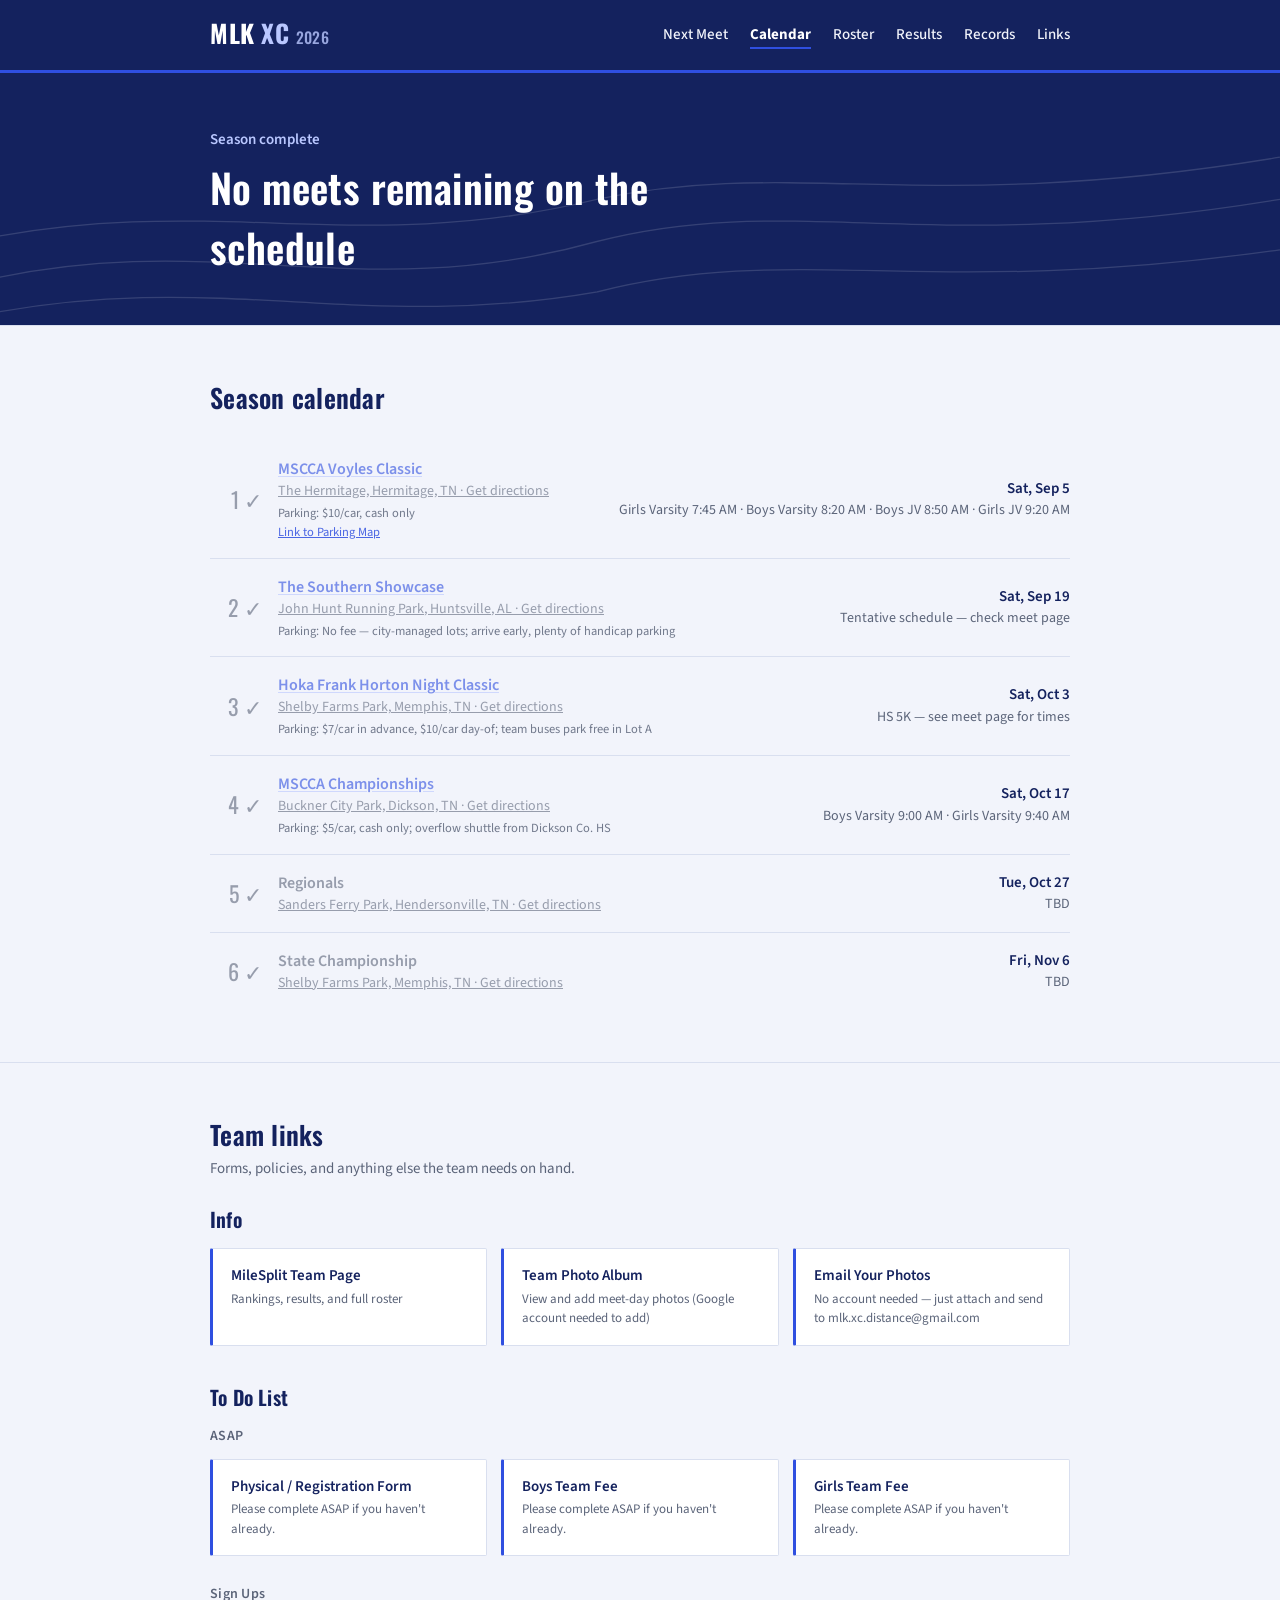
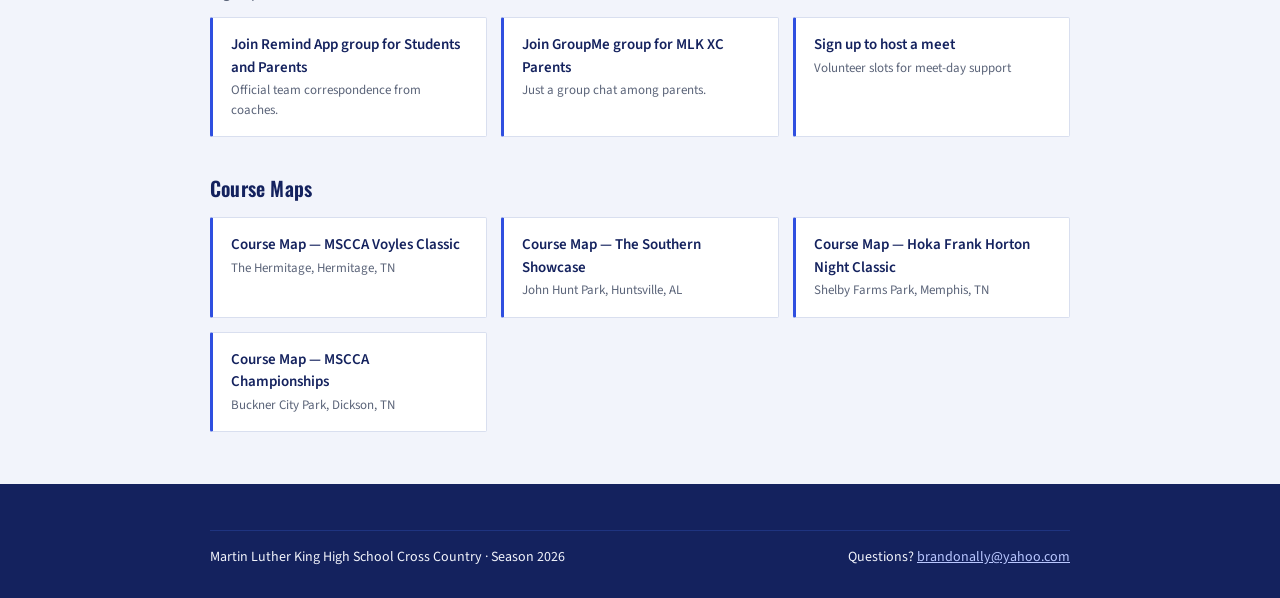
==== commit 81dae010: "Add files via upload" ====
--- a/index.html
+++ b/index.html
@@ -151,10 +151,14 @@
 
 <footer>
   <div class="wrap">
-    <div>Martin Luther King High School Cross Country · Season 2026</div>
-    <div>Questions? <a href="mailto:brandonally@yahoo.com">brandonally@yahoo.com</a></div>
+    <div id="dailyQuote" class="quote-line"></div>
+    <div class="footer-bottom">
+      <div>Martin Luther King High School Cross Country · Season 2026</div>
+      <div>Questions? <a href="mailto:brandonally@yahoo.com">brandonally@yahoo.com</a></div>
+    </div>
   </div>
 </footer>
+<script src="quotes.js"></script>
 
 <script>
 /* ============================================================
--- a/style.css
+++ b/style.css
@@ -280,8 +280,21 @@
     background:var(--pine); color:var(--stone);
     padding:30px 0; font-size:14px;
   }
-  footer .wrap{display:flex; justify-content:space-between; flex-wrap:wrap; gap:8px;}
+  footer .footer-bottom{display:flex; justify-content:space-between; flex-wrap:wrap; gap:8px;}
   footer a{color:var(--clay-soft);}
+  .quote-line{
+    font-size:13.5px;
+    font-style:italic;
+    color:var(--clay-soft);
+    margin-bottom:16px;
+    padding-bottom:16px;
+    border-bottom:1px solid var(--pine-soft);
+  }
+  .quote-line .quote-author{
+    font-style:normal;
+    font-weight:600;
+    opacity:0.85;
+  }
 
   .placeholder-note{
     font-size:13px; color:var(--slate); font-style:italic; margin-top:12px;
@@ -399,6 +412,7 @@
     .nav-toggle{display:none !important;}
     #navlinks{display:flex !important; position:static !important; flex-direction:row !important;}
     .hero .label, .hero .kicker{color:#444 !important;}
+    .quote-line, .quote-line .quote-author{color:#333 !important;}
     .hero .value, .hero h1{color:black !important;}
     .hero h1 a, .hero h1 a[href]{color:black !important; border-bottom-color:#999 !important;}
 
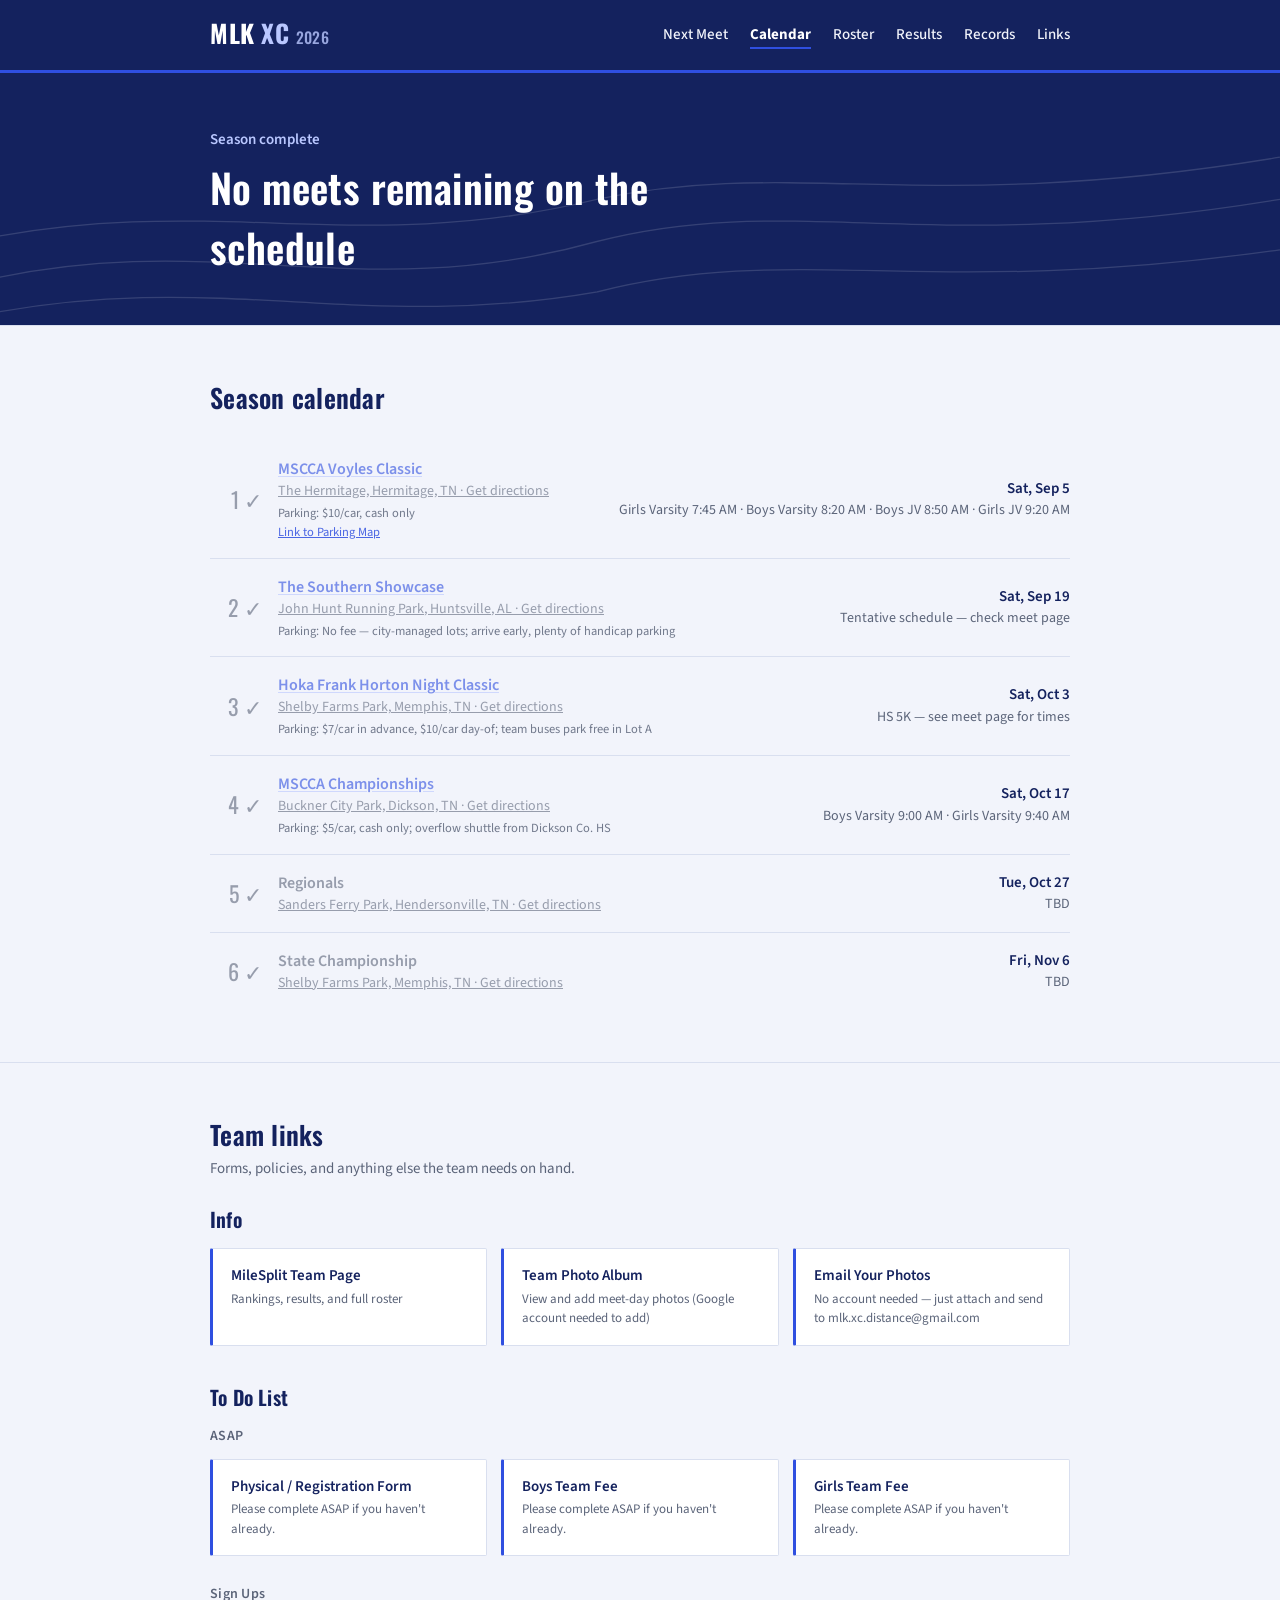
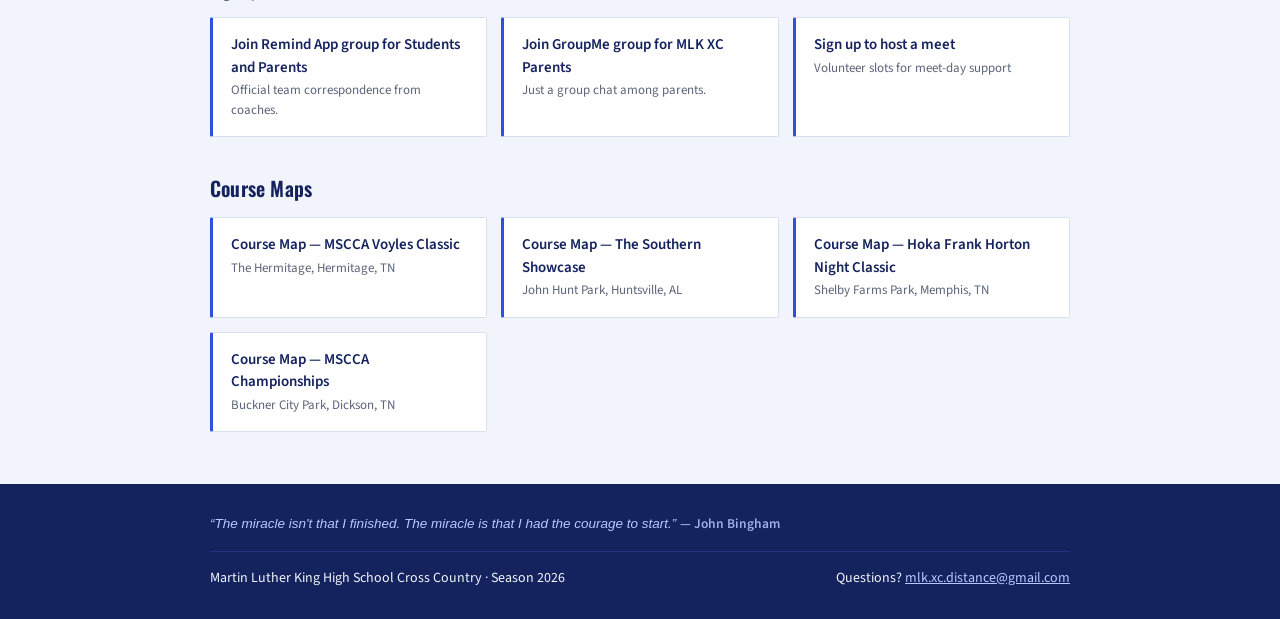
==== commit 1f1917f2: "Add files via upload" ====
--- a/index.html
+++ b/index.html
@@ -2,6 +2,7 @@
 <html lang="en">
 <head>
 <meta charset="UTF-8">
+<meta name="robots" content="noindex, nofollow">
 <meta name="viewport" content="width=device-width, initial-scale=1.0">
 <link rel="icon" type="image/x-icon" href="favicon.ico">
 <link rel="icon" type="image/png" sizes="32x32" href="favicon-32.png">
@@ -154,7 +155,7 @@
     <div id="dailyQuote" class="quote-line"></div>
     <div class="footer-bottom">
       <div>Martin Luther King High School Cross Country · Season 2026</div>
-      <div>Questions? <a href="mailto:brandonally@yahoo.com">brandonally@yahoo.com</a></div>
+      <div>Questions? <a href="mailto:mlk.xc.distance@gmail.com">mlk.xc.distance@gmail.com</a></div>
     </div>
   </div>
 </footer>
